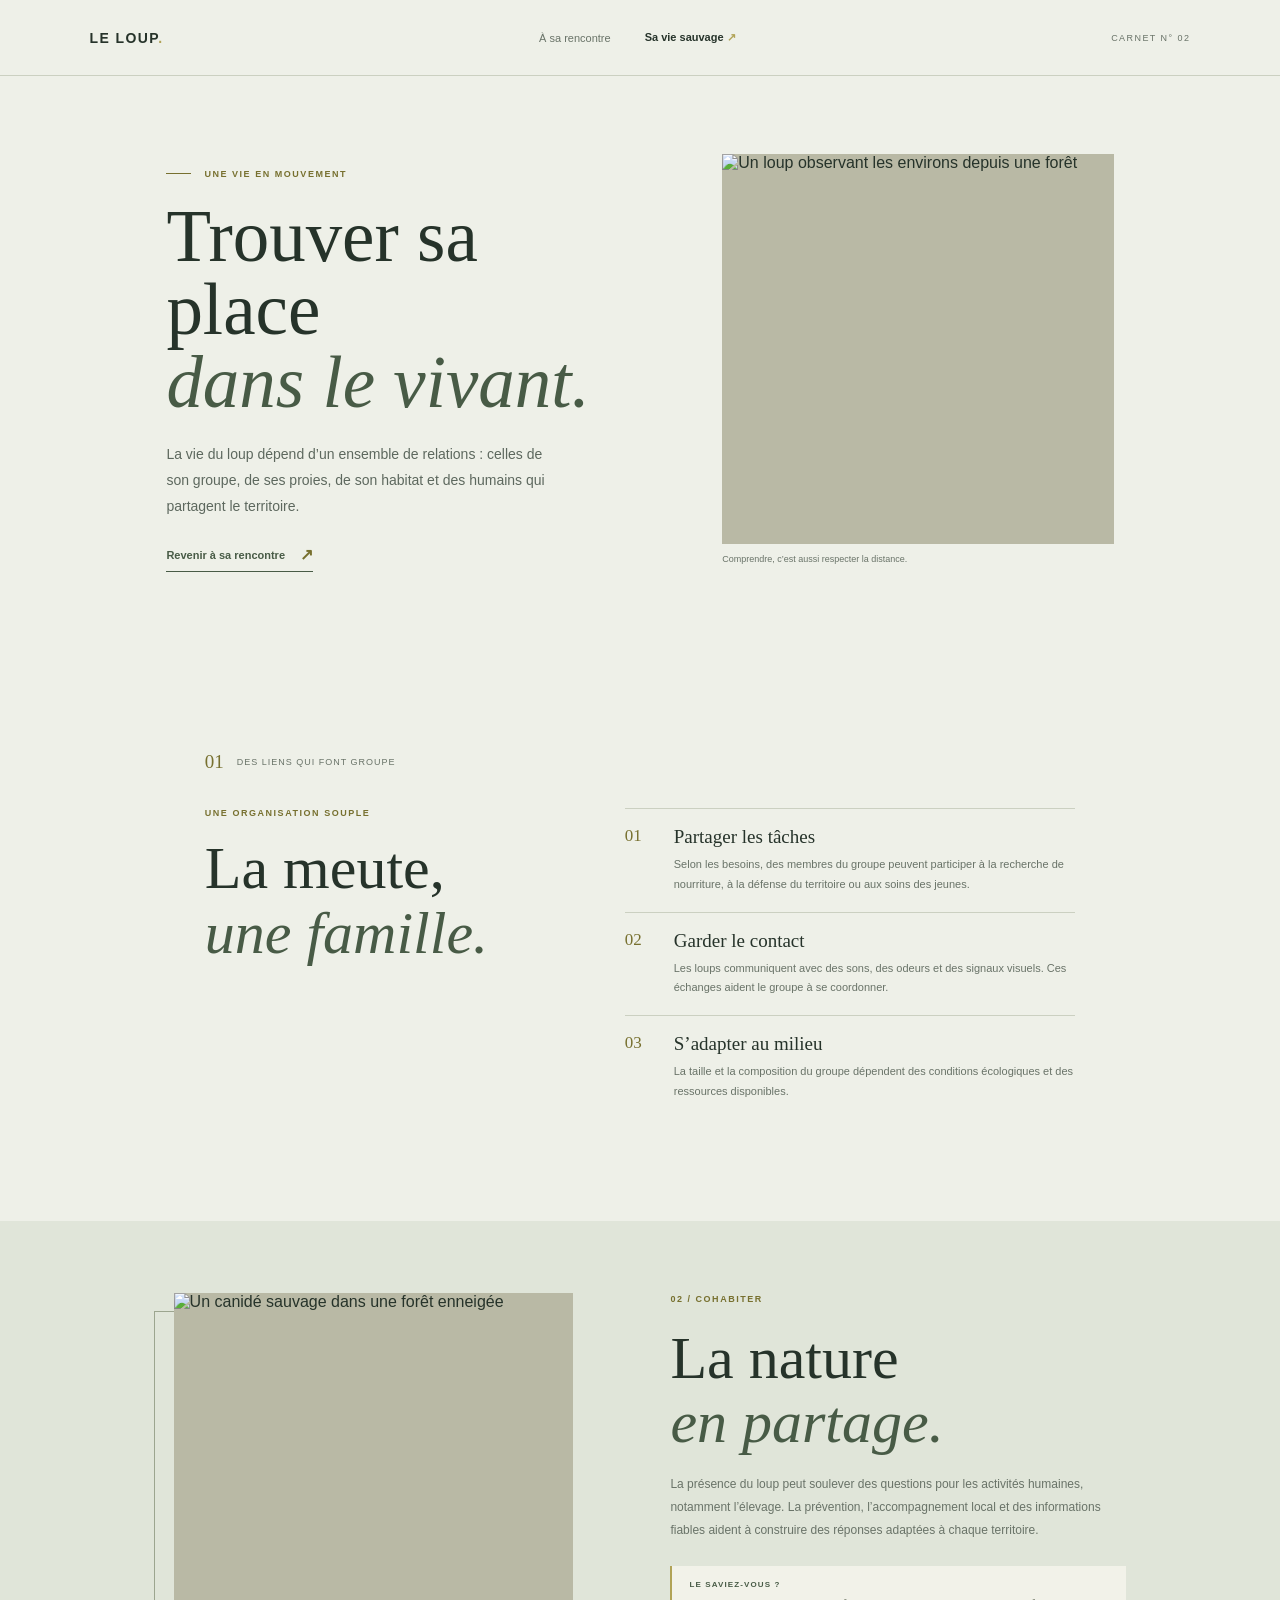
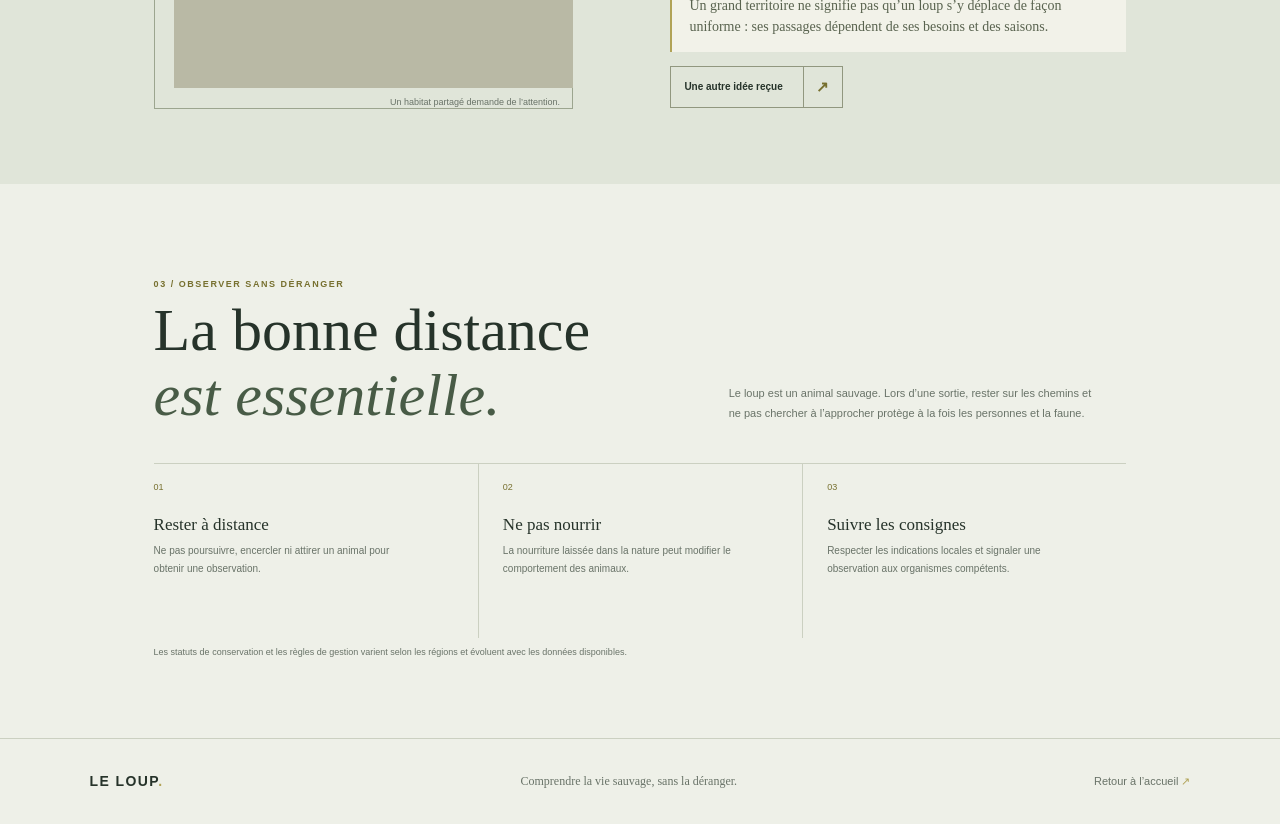
==== loup/comprendre.html @ 83bfc55c "Je rajoute des élements sur mon site sur le loup" ====
<!doctype html>
<html lang="fr">
<head>
	<meta charset="utf-8">
	<meta name="viewport" content="width=device-width, initial-scale=1">
	<meta name="theme-color" content="#eef0e8">
	<meta name="description" content="Mieux comprendre la vie du loup, ses relations sociales et les enjeux de sa cohabitation avec les humains.">
	<title>La vie sauvage du loup — Le loup</title>
	<link rel="preconnect" href="https://images.unsplash.com">
	<link rel="stylesheet" href="style.css">
	<script src="script.js" defer></script>
</head>
<body>
	<header class="masthead">
		<a class="wordmark" href="index.html" aria-label="Le loup, accueil">LE LOUP<span>.</span></a>
		<nav class="main-nav" aria-label="Navigation principale">
			<a href="index.html">À sa rencontre</a>
			<a href="comprendre.html" aria-current="page">Sa vie sauvage <span aria-hidden="true">↗</span></a>
		</nav>
		<span class="issue-mark">CARNET N° 02</span>
	</header>

	<main>
		<section class="inner-hero" aria-labelledby="hero-title">
			<div class="inner-hero-copy">
				<p class="eyebrow"><span class="eyebrow-mark"></span> Une vie en mouvement</p>
				<h1 id="hero-title">Trouver sa place<br><em>dans le vivant.</em></h1>
				<p>La vie du loup dépend d’un ensemble de relations : celles de son groupe, de ses proies, de son habitat et des humains qui partagent le territoire.</p>
				<a class="text-link" href="index.html">Revenir à sa rencontre <span aria-hidden="true">↗</span></a>
			</div>
			<figure class="inner-hero-image">
				<img src="https://images.unsplash.com/photo-1548095115-45697e7a6c2a?auto=format&fit=crop&w=1200&q=85" alt="Un loup observant les environs depuis une forêt" fetchpriority="high">
				<figcaption>Comprendre, c’est aussi respecter la distance.</figcaption>
			</figure>
		</section>

		<section class="language-section" aria-labelledby="language-title">
			<div class="section-label"><span>01</span><p>Des liens qui font groupe</p></div>
			<div class="language-content">
				<div class="language-heading">
					<p class="eyebrow">Une organisation souple</p>
					<h2 id="language-title">La meute,<br><em>une famille.</em></h2>
				</div>
				<div class="language-list">
					<article><span class="language-icon" aria-hidden="true">01</span><div><h3>Partager les tâches</h3><p>Selon les besoins, des membres du groupe peuvent participer à la recherche de nourriture, à la défense du territoire ou aux soins des jeunes.</p></div></article>
					<article><span class="language-icon" aria-hidden="true">02</span><div><h3>Garder le contact</h3><p>Les loups communiquent avec des sons, des odeurs et des signaux visuels. Ces échanges aident le groupe à se coordonner.</p></div></article>
					<article><span class="language-icon" aria-hidden="true">03</span><div><h3>S’adapter au milieu</h3><p>La taille et la composition du groupe dépendent des conditions écologiques et des ressources disponibles.</p></div></article>
				</div>
			</div>
		</section>

		<section class="reading-section" aria-labelledby="coexist-title">
			<div class="reading-photo">
				<img src="https://images.unsplash.com/photo-1474511320723-9a56873867b5?auto=format&fit=crop&w=1000&q=85" alt="Un canidé sauvage dans une forêt enneigée" loading="lazy">
				<span>Un habitat partagé demande de l’attention.</span>
			</div>
			<div class="reading-copy">
				<p class="eyebrow">02 / Cohabiter</p>
				<h2 id="coexist-title">La nature<br><em>en partage.</em></h2>
				<p>La présence du loup peut soulever des questions pour les activités humaines, notamment l’élevage. La prévention, l’accompagnement local et des informations fiables aident à construire des réponses adaptées à chaque territoire.</p>
				<div class="observation" aria-live="polite" aria-atomic="true">
					<span class="observation-label">Le saviez-vous ?</span>
					<p id="observation-text">Un grand territoire ne signifie pas qu’un loup s’y déplace de façon uniforme : ses passages dépendent de ses besoins et des saisons.</p>
				</div>
				<button class="outline-button" id="observation-button" type="button">Une autre idée reçue <span aria-hidden="true">↗</span></button>
			</div>
		</section>

		<section class="care-section" aria-labelledby="care-title">
			<div class="care-heading">
				<p class="eyebrow">03 / Observer sans déranger</p>
				<h2 id="care-title">La bonne distance<br><em>est essentielle.</em></h2>
				<p>Le loup est un animal sauvage. Lors d’une sortie, rester sur les chemins et ne pas chercher à l’approcher protège à la fois les personnes et la faune.</p>
			</div>
			<div class="care-grid">
				<article class="care-item"><span>01</span><h3>Rester à distance</h3><p>Ne pas poursuivre, encercler ni attirer un animal pour obtenir une observation.</p></article>
				<article class="care-item"><span>02</span><h3>Ne pas nourrir</h3><p>La nourriture laissée dans la nature peut modifier le comportement des animaux.</p></article>
				<article class="care-item"><span>03</span><h3>Suivre les consignes</h3><p>Respecter les indications locales et signaler une observation aux organismes compétents.</p></article>
			</div>
			<p class="care-note">Les statuts de conservation et les règles de gestion varient selon les régions et évoluent avec les données disponibles.</p>
		</section>
	</main>

	<footer class="site-footer">
		<a class="wordmark" href="index.html" aria-label="Le loup, accueil">LE LOUP<span>.</span></a>
		<p>Comprendre la vie sauvage, sans la déranger.</p>
		<a class="footer-link" href="index.html">Retour à l’accueil <span aria-hidden="true">↗</span></a>
	</footer>
</body>
</html>
---- loup/style.css ----
:root {
	color-scheme: light;
	--paper: #eef0e8;
	--paper-deep: #e0e5d9;
	--ink: #26332a;
	--muted: #697368;
	--forest: #485b46;
	--lichen: #b1a357;
	--line: #cbd0c1;
	--serif: Georgia, 'Times New Roman', serif;
	--sans: 'Trebuchet MS', Arial, sans-serif;
}

* { box-sizing: border-box; }
html { min-width: 320px; background: var(--paper); }
body {
	margin: 0;
	color: var(--ink);
	background-color: var(--paper);
	background-image: radial-gradient(#68745412 0.65px, transparent 0.65px);
	background-size: 8px 8px;
	font-family: var(--sans);
	-webkit-font-smoothing: antialiased;
}

img { display: block; width: 100%; }
a { color: inherit; text-decoration: none; }
a:focus-visible, button:focus-visible { outline: 3px solid var(--lichen); outline-offset: 4px; }

.masthead, .site-footer {
	min-height: 76px;
	padding: 0 7%;
	display: flex;
	align-items: center;
	justify-content: space-between;
	border-bottom: 1px solid var(--line);
}
.wordmark { flex: 0 0 auto; font-size: 14px; font-weight: 700; letter-spacing: 0.1em; }
.wordmark span { color: var(--lichen); }
.main-nav { display: flex; align-items: center; gap: 34px; }
.main-nav a, .footer-link { color: var(--muted); font-size: 11px; transition: color 160ms ease; }
.main-nav a:hover, .footer-link:hover { color: var(--forest); }
.main-nav a[aria-current="page"] { color: var(--ink); font-weight: 700; }
.main-nav a span, .footer-link span { color: var(--lichen); }
.issue-mark { color: var(--muted); font-size: 9px; letter-spacing: 0.16em; }

.hero {
	position: relative;
	width: min(1440px, 100%);
	min-height: 600px;
	margin: 0 auto;
	padding: 63px 11% 72px 13%;
	display: grid;
	grid-template-columns: 0.91fr 1.09fr;
	align-items: center;
	gap: 7%;
}
.hero-copy { position: relative; z-index: 1; padding-bottom: 18px; }
.eyebrow { margin: 0 0 22px; color: #77702f; font-size: 9px; font-weight: 700; letter-spacing: 0.17em; text-transform: uppercase; }
.eyebrow-mark { display: inline-block; width: 25px; height: 1px; margin: 0 9px 3px 0; background: currentColor; }
h1, h2, h3, p { margin-top: 0; }
h1, h2 { font-family: var(--serif); font-weight: 400; }
h1 { margin-bottom: 22px; font-size: clamp(55px, 6.3vw, 84px); line-height: 1; }
h1 em, h2 em { color: var(--forest); font-weight: 400; }
.hero-intro, .inner-hero-copy > p:not(.eyebrow) { max-width: 390px; margin-bottom: 25px; color: #5d685e; font-size: 14px; line-height: 1.85; }
.text-link { display: inline-flex; align-items: center; gap: 15px; padding-bottom: 7px; border-bottom: 1px solid var(--forest); color: var(--forest); font-size: 11px; font-weight: 700; }
.text-link span { color: #77702f; font-size: 16px; }
.hero-caption { display: flex; gap: 19px; margin-top: 45px; color: var(--muted); font-size: 9px; }
.hero-caption span:first-child { color: var(--ink); font-family: var(--serif); font-size: 13px; }
.hero-image, .inner-hero-image { position: relative; margin: 0; padding: 0 0 23px 24px; }
.hero-image::before, .inner-hero-image::before { position: absolute; z-index: -1; top: 21px; right: -20px; bottom: 0; left: 4px; border: 1px solid #9ca58f; content: ''; }
.hero-image img { height: 420px; object-fit: cover; object-position: center 45%; background: #b9b9a5; }
.hero-image figcaption, .inner-hero-image figcaption { padding-top: 10px; color: var(--muted); font-size: 9px; }
.side-note { position: absolute; top: 50%; right: 3.2%; color: #818878; font-size: 8px; letter-spacing: 0.2em; writing-mode: vertical-rl; transform: translateY(-50%); }

.quick-facts { display: grid; grid-template-columns: 1.2fr repeat(3, 0.65fr); align-items: center; gap: 36px; padding: 30px 13%; color: #f3f2e8; background: var(--forest); }
.quick-intro { max-width: 280px; margin: 0; font-family: var(--serif); font-size: 18px; line-height: 1.45; }
.quick-fact { display: grid; gap: 5px; }
.quick-fact strong { font-family: var(--serif); font-size: 24px; font-weight: 400; }
.quick-fact span { color: #d8ddcf; font-size: 9px; line-height: 1.5; }

.origin-section, .language-section { padding: 100px 16% 112px; }
.section-label { display: flex; align-items: center; gap: 13px; margin-bottom: 35px; color: var(--muted); }
.section-label span { color: #77702f; font-family: var(--serif); font-size: 19px; }
.section-label p { margin: 0; font-size: 9px; letter-spacing: 0.11em; text-transform: uppercase; }
.origin-content { display: grid; grid-template-columns: 0.88fr 1fr; gap: 11%; align-items: start; }
h2 { margin-bottom: 0; font-size: clamp(40px, 4.7vw, 60px); line-height: 1.08; }
.origin-copy { padding-top: 3px; }
.origin-copy p { color: var(--muted); font-size: 12px; line-height: 1.9; }
.origin-copy .lead { margin-bottom: 14px; color: var(--ink); font-family: var(--serif); font-size: 19px; line-height: 1.55; }

.senses-section, .reading-section { display: grid; grid-template-columns: 0.92fr 1fr; align-items: center; gap: 10%; padding: 76px 12% 83px; background: var(--paper-deep); }
.senses-image { position: relative; margin: 0; padding: 0 0 23px 21px; }
.senses-image::before { position: absolute; z-index: 0; top: 17px; right: 0; bottom: 0; left: 0; border: 1px solid #9ca58f; content: ''; }
.senses-image img { position: relative; z-index: 1; height: 430px; object-fit: cover; background: #b9b9a5; }
.senses-image figcaption { position: absolute; z-index: 2; right: 12px; bottom: 4px; color: var(--muted); font-size: 9px; }
.senses-copy { max-width: 470px; }
.senses-copy h2 { margin-bottom: 20px; }
.senses-copy > p:not(.eyebrow) { color: var(--muted); font-size: 12px; line-height: 1.85; }
.sense-list { margin: 22px 0 0; padding: 0; list-style: none; }
.sense-list li { display: grid; grid-template-columns: 29px 1fr; gap: 9px; padding: 13px 0; border-top: 1px solid #c9cebf; }
.sense-list li > span { color: #77702f; font-size: 9px; }
.sense-list li p { margin: 0; color: var(--muted); font-size: 10px; line-height: 1.7; }
.sense-list strong { display: block; margin-bottom: 3px; color: var(--ink); font-size: 11px; }

.fact-section { display: grid; grid-template-columns: 0.72fr 1fr auto; align-items: center; gap: 30px; padding: 40px 12%; background: #e4e7dc; }
.fact-section .eyebrow { margin-bottom: 8px; }
.fact-section h2 { font-size: 29px; }
.fact-copy { max-width: 390px; min-height: 52px; display: flex; align-items: center; margin: 0; color: #56614f; font-family: var(--serif); font-size: 15px; line-height: 1.55; }
.fact-button, .outline-button { min-height: 44px; display: inline-flex; align-items: center; justify-content: space-between; gap: 20px; padding: 0 0 0 15px; border: 1px solid #91977f; border-radius: 0; color: var(--ink); background: transparent; font: 700 10px var(--sans); cursor: pointer; transition: color 160ms ease, background-color 160ms ease; }
.fact-button:hover, .outline-button:hover { color: #f3f2e8; background: var(--forest); }
.fact-button span:last-child, .outline-button span { width: 42px; height: 42px; display: grid; place-items: center; border-left: 1px solid #91977f; color: #77702f; font-size: 15px; }

.inner-hero { display: grid; grid-template-columns: 1fr 0.95fr; align-items: center; gap: 10%; padding: 78px 13% 85px; }
.inner-hero-copy h1 { font-size: clamp(52px, 5.7vw, 76px); }
.inner-hero-image img { height: 390px; object-fit: cover; background: #b9b9a5; }
.language-section { padding-top: 79px; padding-bottom: 102px; }
.language-content { display: grid; grid-template-columns: 0.85fr 1.15fr; gap: 10%; }
.language-heading .eyebrow { margin-bottom: 18px; }
.language-list article { display: grid; grid-template-columns: 34px 1fr; gap: 15px; padding: 17px 0; border-top: 1px solid var(--line); }
.language-icon { color: #77702f; font-family: var(--serif); font-size: 17px; }
.language-list h3, .care-item h3 { margin: 0 0 7px; font-family: var(--serif); font-size: 19px; font-weight: 400; }
.language-list p { max-width: 420px; margin: 0; color: var(--muted); font-size: 11px; line-height: 1.8; }

.reading-section { grid-template-columns: 0.92fr 1fr; padding-top: 72px; padding-bottom: 75px; }
.reading-photo { position: relative; padding: 0 0 21px 20px; }
.reading-photo::before { position: absolute; z-index: 0; top: 18px; right: 0; bottom: 0; left: 0; border: 1px solid #9ca58f; content: ''; }
.reading-photo img { position: relative; z-index: 1; height: 395px; object-fit: cover; background: #b9b9a5; }
.reading-photo > span { position: absolute; z-index: 2; right: 13px; bottom: 2px; color: var(--muted); font-size: 9px; }
.reading-copy { max-width: 470px; }
.reading-copy h2 { margin-bottom: 18px; }
.reading-copy > p:not(.eyebrow) { color: var(--muted); font-size: 12px; line-height: 1.9; }
.observation { margin: 24px 0 14px; padding: 14px 17px; border-left: 2px solid var(--lichen); background: #f2f2e9; }
.observation-label { display: block; margin-bottom: 6px; color: var(--forest); font-size: 8px; font-weight: 700; letter-spacing: 0.14em; text-transform: uppercase; }
.observation p { margin: 0; color: #59634f; font-family: var(--serif); font-size: 14px; line-height: 1.55; }
.outline-button { min-height: 42px; padding-left: 13px; }
.outline-button span { width: 39px; height: 40px; }

.care-section { padding: 95px 12% 77px; }
.care-heading { display: grid; grid-template-columns: 1fr 0.8fr; gap: 8%; align-items: end; }
.care-heading .eyebrow { grid-column: 1 / -1; margin-bottom: -2px; }
.care-heading h2 { grid-column: 1; }
.care-heading > p:last-child { max-width: 370px; margin: 0 0 4px; color: var(--muted); font-size: 11px; line-height: 1.85; }
.care-grid { display: grid; grid-template-columns: repeat(3, 1fr); margin-top: 47px; border-top: 1px solid var(--line); }
.care-item { min-height: 174px; padding: 18px 24px 8px 0; }
.care-item + .care-item { padding-left: 24px; border-left: 1px solid var(--line); }
.care-item > span { display: block; margin-bottom: 23px; color: #77702f; font-size: 9px; }
.care-item h3 { font-size: 17px; }
.care-item p { max-width: 260px; margin: 0; color: var(--muted); font-size: 10px; line-height: 1.8; }
.care-note { max-width: 700px; margin: 7px 0 0; color: var(--muted); font-size: 9px; line-height: 1.7; }

.site-footer { min-height: 86px; border-top: 1px solid var(--line); border-bottom: 0; }
.site-footer p { margin: 0; color: var(--muted); font-family: var(--serif); font-size: 12px; }

@media (max-width: 800px) {
	.masthead, .site-footer { padding-right: 5%; padding-left: 5%; }
	.main-nav { gap: 19px; }
	.issue-mark { display: none; }
	.hero { min-height: auto; padding: 58px 8% 61px; gap: 5%; }
	.hero-image img { height: 350px; }
	.side-note { right: 2%; }
	.quick-facts { gap: 20px; padding-right: 8%; padding-left: 8%; }
	.quick-intro { font-size: 16px; }
	.origin-section, .language-section { padding-right: 10%; padding-left: 10%; }
	.senses-section, .reading-section { gap: 7%; padding-right: 8%; padding-left: 8%; }
	.senses-image img, .reading-photo img { height: 360px; }
	.fact-section { grid-template-columns: 1fr auto; gap: 18px; padding: 33px 8%; }
	.fact-copy { grid-column: 1; grid-row: 2; }
	.fact-button { grid-column: 2; grid-row: 1 / span 2; }
	.inner-hero { padding-right: 8%; padding-left: 8%; gap: 7%; }
	.inner-hero-image img { height: 335px; }
	.care-section { padding-right: 8%; padding-left: 8%; }
}

@media (max-width: 580px) {
	.masthead { min-height: 67px; }
	.main-nav { gap: 12px; }
	.main-nav a { font-size: 9px; }
	.main-nav a span { display: none; }
	.hero, .inner-hero { grid-template-columns: 1fr; gap: 30px; padding: 45px 8% 43px; }
	.hero-copy { padding-bottom: 0; }
	h1, .inner-hero-copy h1 { font-size: 56px; }
	.hero-intro, .inner-hero-copy > p:not(.eyebrow) { font-size: 13px; }
	.hero-caption { margin-top: 26px; }
	.hero-image, .inner-hero-image { width: 92%; margin-left: auto; padding-left: 14px; }
	.hero-image::before, .inner-hero-image::before { top: 13px; right: -12px; left: 0; }
	.hero-image img { height: 320px; }
	.inner-hero-image img { height: 300px; }
	.side-note { display: none; }
	.quick-facts { grid-template-columns: repeat(3, 1fr); gap: 20px 12px; padding: 25px 8%; }
	.quick-intro { grid-column: 1 / -1; max-width: 320px; }
	.quick-fact strong { font-size: 21px; }
	.quick-fact span { font-size: 8px; }
	.origin-section, .language-section { padding: 62px 8% 68px; }
	.section-label { margin-bottom: 25px; }
	.origin-content, .language-content { grid-template-columns: 1fr; gap: 26px; }
	.origin-copy .lead { font-size: 18px; }
	.senses-section, .reading-section { grid-template-columns: 1fr; gap: 37px; padding: 50px 8% 58px; }
	.senses-image, .reading-photo { width: 94%; padding-left: 14px; }
	.senses-image img, .reading-photo img { height: 330px; }
	.fact-section { grid-template-columns: 1fr; gap: 15px; padding: 29px 8%; }
	.fact-copy, .fact-button { grid-column: 1; grid-row: auto; }
	.fact-copy { min-height: 0; }
	.fact-button { width: max-content; }
	.care-section { padding: 66px 8% 54px; }
	.care-heading { grid-template-columns: 1fr; gap: 16px; }
	.care-heading .eyebrow, .care-heading h2 { grid-column: 1; }
	.care-grid { grid-template-columns: 1fr; margin-top: 31px; }
	.care-item { min-height: 0; padding: 17px 0 20px; }
	.care-item + .care-item { padding-left: 0; border-top: 1px solid var(--line); border-left: 0; }
	.care-item > span { margin-bottom: 13px; }
	.site-footer { min-height: 95px; flex-wrap: wrap; gap: 8px 14px; padding-top: 15px; padding-bottom: 15px; }
	.site-footer p { order: 3; width: 100%; }
	.footer-link { font-size: 9px; }
}

@media (prefers-reduced-motion: reduce) {
	*, *::before, *::after { transition-duration: 0.01ms !important; }
}
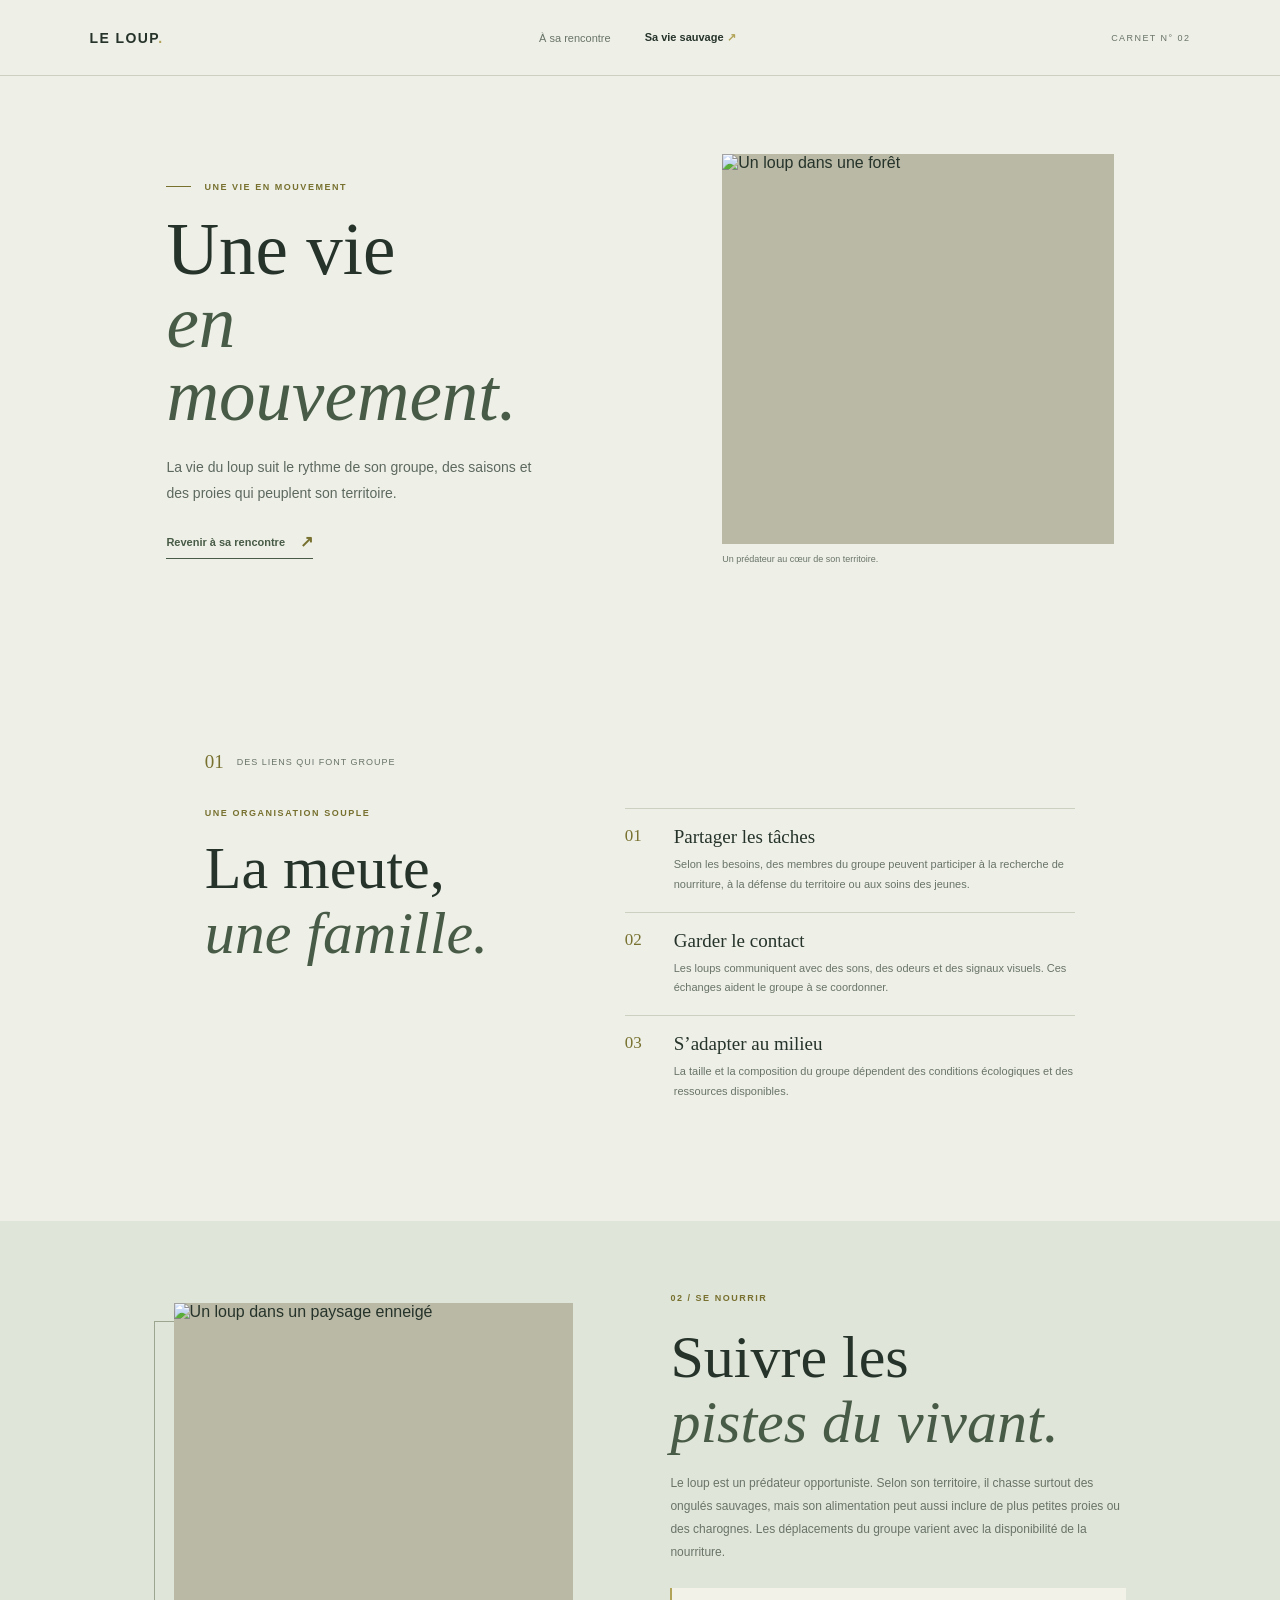
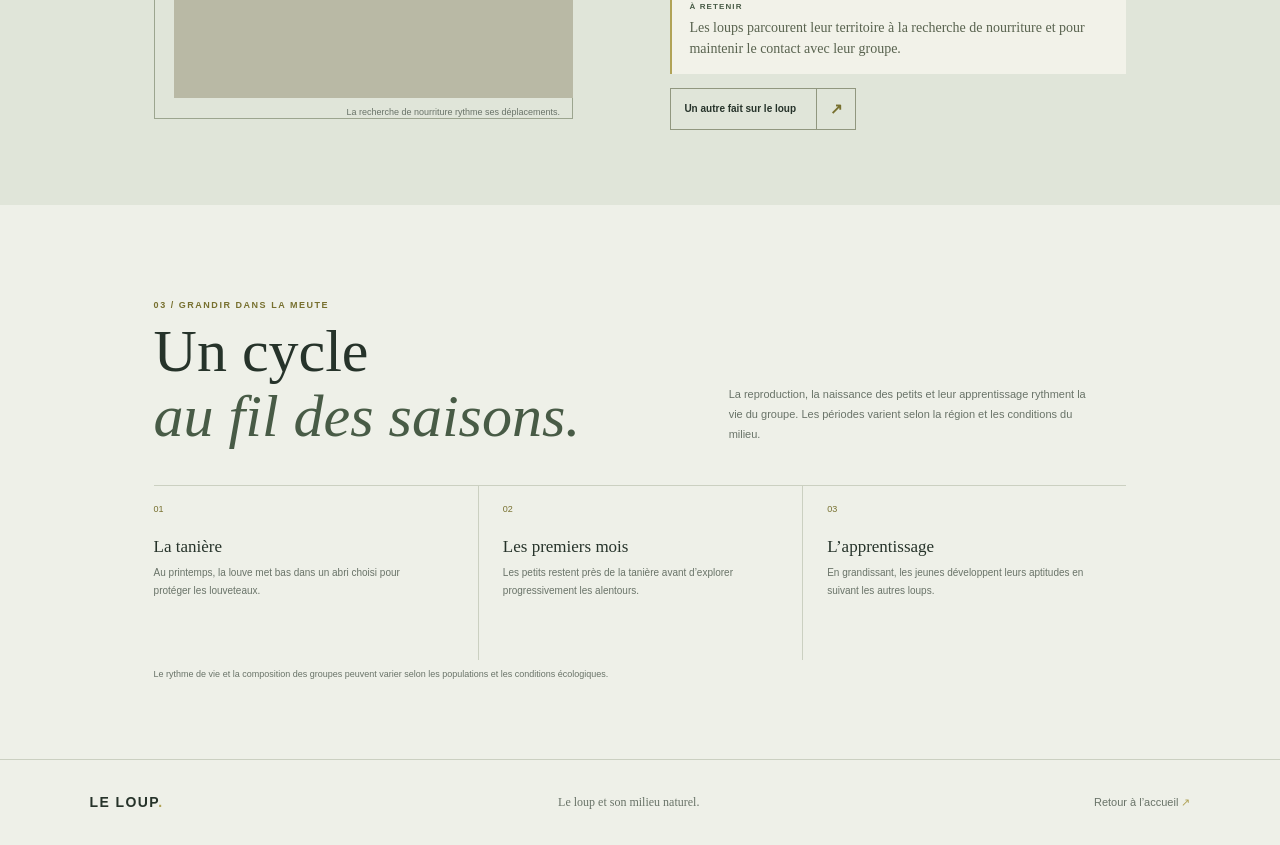
==== commit 9b73b5e7: "site du loup" ====
--- a/loup/comprendre.html
+++ b/loup/comprendre.html
@@ -4,7 +4,7 @@
 	<meta charset="utf-8">
 	<meta name="viewport" content="width=device-width, initial-scale=1">
 	<meta name="theme-color" content="#eef0e8">
-	<meta name="description" content="Mieux comprendre la vie du loup, ses relations sociales et les enjeux de sa cohabitation avec les humains.">
+	<meta name="description" content="Mieux comprendre la vie du loup : son organisation sociale, son alimentation et son cycle de vie.">
 	<title>La vie sauvage du loup — Le loup</title>
 	<link rel="preconnect" href="https://images.unsplash.com">
 	<link rel="stylesheet" href="style.css">
@@ -24,13 +24,13 @@
 		<section class="inner-hero" aria-labelledby="hero-title">
 			<div class="inner-hero-copy">
 				<p class="eyebrow"><span class="eyebrow-mark"></span> Une vie en mouvement</p>
-				<h1 id="hero-title">Trouver sa place<br><em>dans le vivant.</em></h1>
-				<p>La vie du loup dépend d’un ensemble de relations : celles de son groupe, de ses proies, de son habitat et des humains qui partagent le territoire.</p>
+				<h1 id="hero-title">Une vie<br><em>en mouvement.</em></h1>
+				<p>La vie du loup suit le rythme de son groupe, des saisons et des proies qui peuplent son territoire.</p>
 				<a class="text-link" href="index.html">Revenir à sa rencontre <span aria-hidden="true">↗</span></a>
 			</div>
 			<figure class="inner-hero-image">
-				<img src="https://images.unsplash.com/photo-1548095115-45697e7a6c2a?auto=format&fit=crop&w=1200&q=85" alt="Un loup observant les environs depuis une forêt" fetchpriority="high">
-				<figcaption>Comprendre, c’est aussi respecter la distance.</figcaption>
+				<img src="https://images.unsplash.com/photo-1548095115-45697e7a6c2a?auto=format&fit=crop&w=1200&q=85" alt="Un loup dans une forêt" fetchpriority="high">
+				<figcaption>Un prédateur au cœur de son territoire.</figcaption>
 			</figure>
 		</section>
 
@@ -49,41 +49,41 @@
 			</div>
 		</section>
 
-		<section class="reading-section" aria-labelledby="coexist-title">
+		<section class="reading-section" aria-labelledby="diet-title">
 			<div class="reading-photo">
-				<img src="https://images.unsplash.com/photo-1474511320723-9a56873867b5?auto=format&fit=crop&w=1000&q=85" alt="Un canidé sauvage dans une forêt enneigée" loading="lazy">
-				<span>Un habitat partagé demande de l’attention.</span>
+				<img src="https://images.unsplash.com/photo-1474511320723-9a56873867b5?auto=format&fit=crop&w=1000&q=85" alt="Un loup dans un paysage enneigé" loading="lazy">
+				<span>La recherche de nourriture rythme ses déplacements.</span>
 			</div>
 			<div class="reading-copy">
-				<p class="eyebrow">02 / Cohabiter</p>
-				<h2 id="coexist-title">La nature<br><em>en partage.</em></h2>
-				<p>La présence du loup peut soulever des questions pour les activités humaines, notamment l’élevage. La prévention, l’accompagnement local et des informations fiables aident à construire des réponses adaptées à chaque territoire.</p>
-				<div class="observation" aria-live="polite" aria-atomic="true">
-					<span class="observation-label">Le saviez-vous ?</span>
-					<p id="observation-text">Un grand territoire ne signifie pas qu’un loup s’y déplace de façon uniforme : ses passages dépendent de ses besoins et des saisons.</p>
+				<p class="eyebrow">02 / Se nourrir</p>
+				<h2 id="diet-title">Suivre les<br><em>pistes du vivant.</em></h2>
+				<p>Le loup est un prédateur opportuniste. Selon son territoire, il chasse surtout des ongulés sauvages, mais son alimentation peut aussi inclure de plus petites proies ou des charognes. Les déplacements du groupe varient avec la disponibilité de la nourriture.</p>
+				<div class="wolf-note" aria-live="polite" aria-atomic="true">
+					<span class="wolf-note-label">À retenir</span>
+					<p id="wolf-note-text">Les loups parcourent leur territoire à la recherche de nourriture et pour maintenir le contact avec leur groupe.</p>
 				</div>
-				<button class="outline-button" id="observation-button" type="button">Une autre idée reçue <span aria-hidden="true">↗</span></button>
+				<button class="outline-button" id="wolf-note-button" type="button">Un autre fait sur le loup <span aria-hidden="true">↗</span></button>
 			</div>
 		</section>
 
 		<section class="care-section" aria-labelledby="care-title">
 			<div class="care-heading">
-				<p class="eyebrow">03 / Observer sans déranger</p>
-				<h2 id="care-title">La bonne distance<br><em>est essentielle.</em></h2>
-				<p>Le loup est un animal sauvage. Lors d’une sortie, rester sur les chemins et ne pas chercher à l’approcher protège à la fois les personnes et la faune.</p>
+				<p class="eyebrow">03 / Grandir dans la meute</p>
+				<h2 id="care-title">Un cycle<br><em>au fil des saisons.</em></h2>
+				<p>La reproduction, la naissance des petits et leur apprentissage rythment la vie du groupe. Les périodes varient selon la région et les conditions du milieu.</p>
 			</div>
 			<div class="care-grid">
-				<article class="care-item"><span>01</span><h3>Rester à distance</h3><p>Ne pas poursuivre, encercler ni attirer un animal pour obtenir une observation.</p></article>
-				<article class="care-item"><span>02</span><h3>Ne pas nourrir</h3><p>La nourriture laissée dans la nature peut modifier le comportement des animaux.</p></article>
-				<article class="care-item"><span>03</span><h3>Suivre les consignes</h3><p>Respecter les indications locales et signaler une observation aux organismes compétents.</p></article>
+				<article class="care-item"><span>01</span><h3>La tanière</h3><p>Au printemps, la louve met bas dans un abri choisi pour protéger les louveteaux.</p></article>
+				<article class="care-item"><span>02</span><h3>Les premiers mois</h3><p>Les petits restent près de la tanière avant d’explorer progressivement les alentours.</p></article>
+				<article class="care-item"><span>03</span><h3>L’apprentissage</h3><p>En grandissant, les jeunes développent leurs aptitudes en suivant les autres loups.</p></article>
 			</div>
-			<p class="care-note">Les statuts de conservation et les règles de gestion varient selon les régions et évoluent avec les données disponibles.</p>
+			<p class="care-note">Le rythme de vie et la composition des groupes peuvent varier selon les populations et les conditions écologiques.</p>
 		</section>
 	</main>
 
 	<footer class="site-footer">
 		<a class="wordmark" href="index.html" aria-label="Le loup, accueil">LE LOUP<span>.</span></a>
-		<p>Comprendre la vie sauvage, sans la déranger.</p>
+		<p>Le loup et son milieu naturel.</p>
 		<a class="footer-link" href="index.html">Retour à l’accueil <span aria-hidden="true">↗</span></a>
 	</footer>
 </body>
--- a/loup/style.css
+++ b/loup/style.css
@@ -130,9 +130,9 @@
 .reading-copy { max-width: 470px; }
 .reading-copy h2 { margin-bottom: 18px; }
 .reading-copy > p:not(.eyebrow) { color: var(--muted); font-size: 12px; line-height: 1.9; }
-.observation { margin: 24px 0 14px; padding: 14px 17px; border-left: 2px solid var(--lichen); background: #f2f2e9; }
-.observation-label { display: block; margin-bottom: 6px; color: var(--forest); font-size: 8px; font-weight: 700; letter-spacing: 0.14em; text-transform: uppercase; }
-.observation p { margin: 0; color: #59634f; font-family: var(--serif); font-size: 14px; line-height: 1.55; }
+.wolf-note { margin: 24px 0 14px; padding: 14px 17px; border-left: 2px solid var(--lichen); background: #f2f2e9; }
+.wolf-note-label { display: block; margin-bottom: 6px; color: var(--forest); font-size: 8px; font-weight: 700; letter-spacing: 0.14em; text-transform: uppercase; }
+.wolf-note p { margin: 0; color: #59634f; font-family: var(--serif); font-size: 14px; line-height: 1.55; }
 .outline-button { min-height: 42px; padding-left: 13px; }
 .outline-button span { width: 39px; height: 40px; }
 
